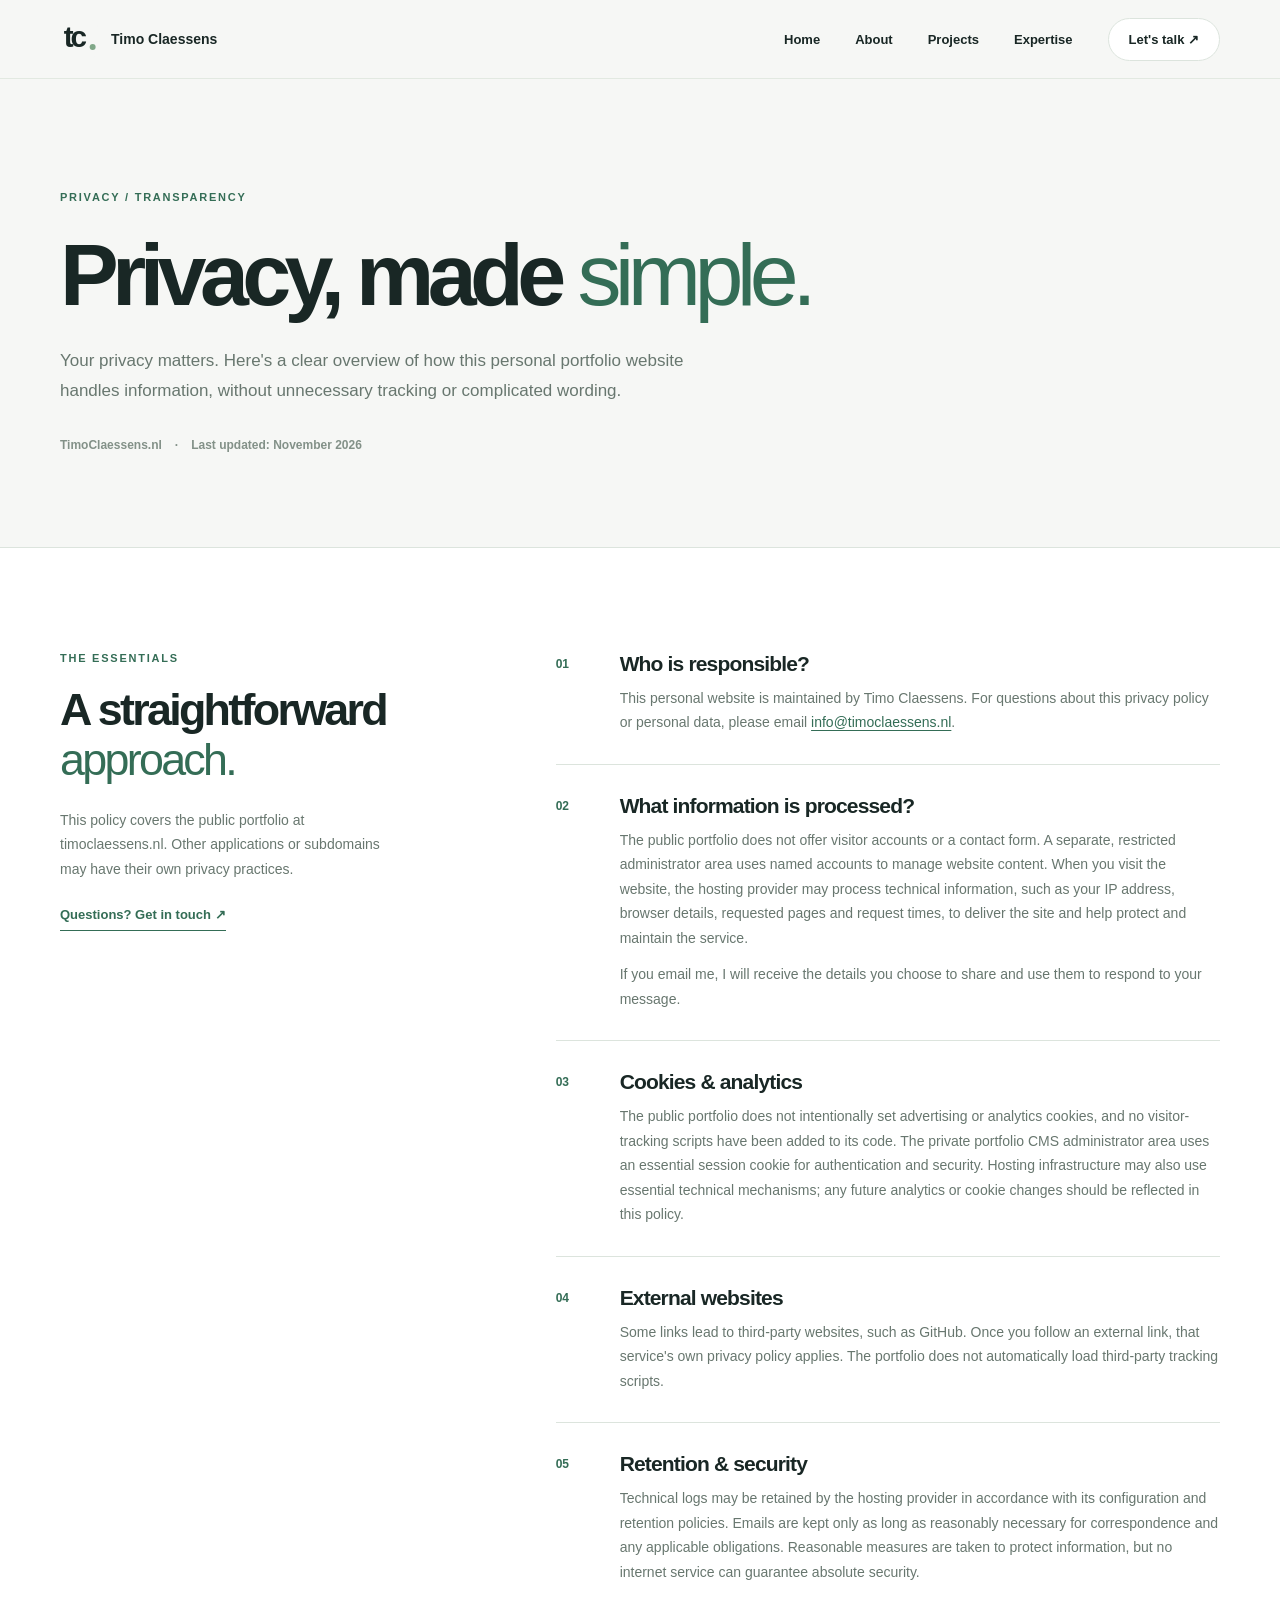
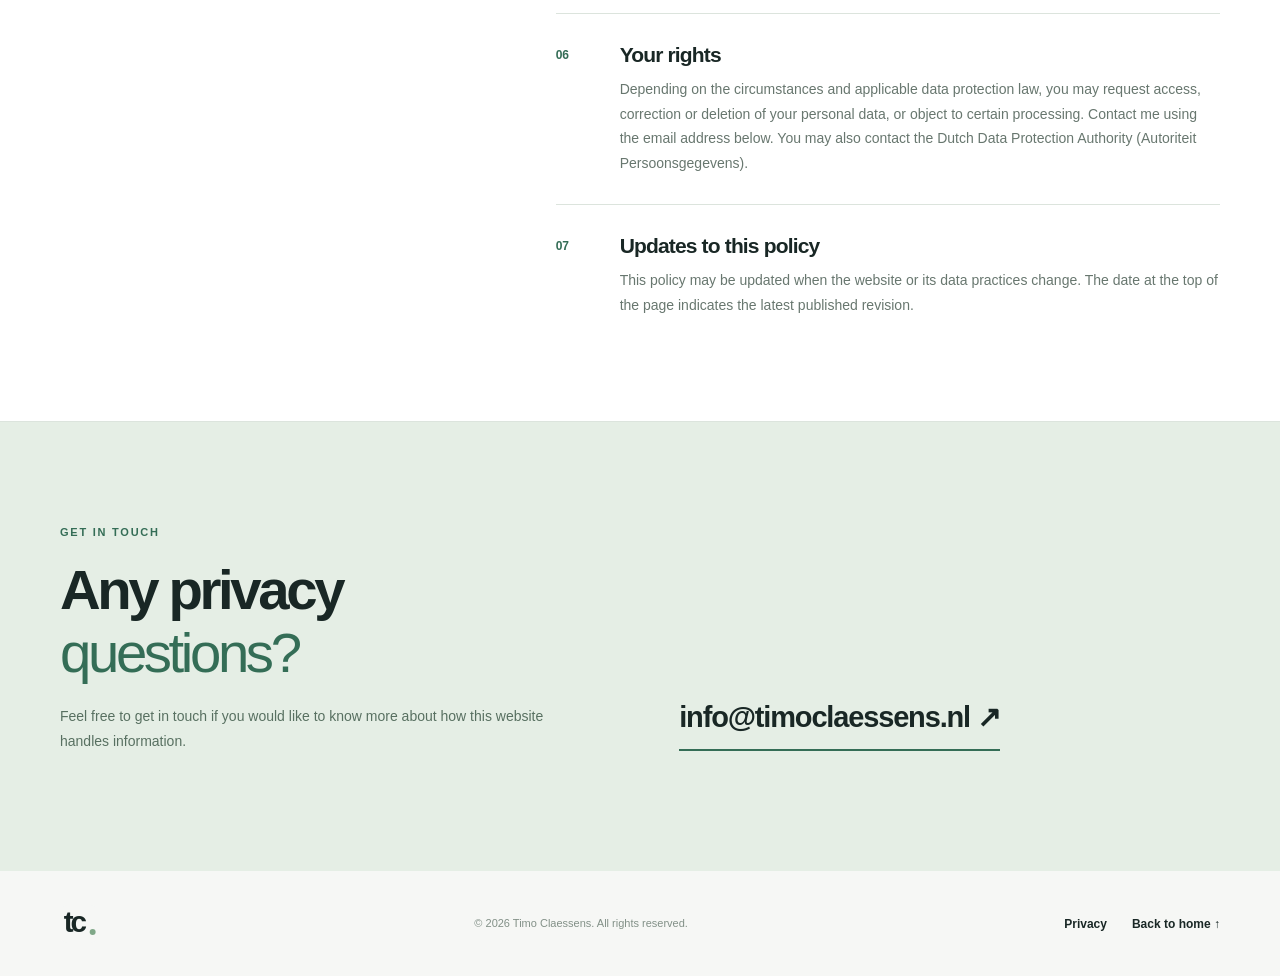
==== privacy/index.html @ 575358a1 "chore: refresh asset cache versions [skip ci]" ====
<!doctype html>
<html lang="en">
<head>
<meta charset="utf-8"><meta name="viewport" content="width=device-width,initial-scale=1">
<meta name="theme-color" content="#f6f7f5">
<meta name="description" content="Learn how TimoClaessens.nl handles privacy, technical data, cookies and external links.">
<title>Privacy Policy — Timo Claessens</title>
<link rel="icon" type="image/svg+xml" href="/assets/icons/favicon.svg?v=f4139c4">
<link rel="manifest" href="/site.webmanifest">
<link rel="apple-touch-icon" sizes="180x180" href="/assets/icons/apple-touch-icon.png?v=ed1fe7e">
<link rel="stylesheet" href="/assets/css/style.css?v=77e1e34">
<link rel="stylesheet" href="/privacy/privacy.css?v=9928027">
<script defer src="/assets/js/main.js?v=13c9669"></script>
</head>
<body>
<a class="skip-link" href="#main">Skip to content</a>
<header class="site-header"><div class="container navigation">
<a href="/" class="brand" aria-label="Timo Claessens homepage"><img class="monogram" src="/assets/icons/favicon.svg?v=f4139c4" alt="tc. logo" width="38" height="38"><span>Timo Claessens</span></a>
<button class="menu-button" type="button" aria-controls="nav" aria-expanded="false" aria-label="Open navigation"><span></span><span></span></button>
<nav id="nav" class="nav-links" aria-label="Main navigation">
<a href="/">Home</a><a href="/#about">About</a><a href="/#projects">Projects</a><a href="/#expertise">Expertise</a><a class="nav-cta" href="mailto:info@timoclaessens.nl">Let's talk ↗</a>
</nav></div></header>
<main id="main">
<section class="privacy-intro section"><div class="container">
<div class="kicker">PRIVACY / TRANSPARENCY</div>
<h1>Privacy, made <em>simple.</em></h1>
<p class="privacy-lead">Your privacy matters. Here's a clear overview of how this personal portfolio website handles information, without unnecessary tracking or complicated wording.</p>
<div class="privacy-meta">TimoClaessens.nl <span aria-hidden="true">·</span> Last updated: November 2026</div>
</div></section>
<section class="privacy-content section"><div class="container privacy-layout">
<aside class="privacy-aside"><div class="kicker">THE ESSENTIALS</div><h2>A straightforward <em>approach.</em></h2><p>This policy covers the public portfolio at timoclaessens.nl. Other applications or subdomains may have their own privacy practices.</p><a href="mailto:info@timoclaessens.nl" class="privacy-aside-link">Questions? Get in touch ↗</a></aside>
<div class="privacy-articles">
<!-- EDIT: Update the statements below if you introduce analytics, forms, embeds, cookies or new hosting services. -->
<article class="privacy-item"><span class="privacy-number">01</span><div><h3>Who is responsible?</h3><p>This personal website is maintained by Timo Claessens. For questions about this privacy policy or personal data, please email <a href="mailto:info@timoclaessens.nl">info@timoclaessens.nl</a>.</p></div></article>
<article class="privacy-item"><span class="privacy-number">02</span><div><h3>What information is processed?</h3><p>The public portfolio does not offer visitor accounts or a contact form. A separate, restricted administrator area uses named accounts to manage website content. When you visit the website, the hosting provider may process technical information, such as your IP address, browser details, requested pages and request times, to deliver the site and help protect and maintain the service.</p><p>If you email me, I will receive the details you choose to share and use them to respond to your message.</p></div></article>
<article class="privacy-item"><span class="privacy-number">03</span><div><h3>Cookies & analytics</h3><p>The public portfolio does not intentionally set advertising or analytics cookies, and no visitor-tracking scripts have been added to its code. The private portfolio CMS administrator area uses an essential session cookie for authentication and security. Hosting infrastructure may also use essential technical mechanisms; any future analytics or cookie changes should be reflected in this policy.</p></div></article>
<article class="privacy-item"><span class="privacy-number">04</span><div><h3>External websites</h3><p>Some links lead to third-party websites, such as GitHub. Once you follow an external link, that service's own privacy policy applies. The portfolio does not automatically load third-party tracking scripts.</p></div></article>
<article class="privacy-item"><span class="privacy-number">05</span><div><h3>Retention & security</h3><p>Technical logs may be retained by the hosting provider in accordance with its configuration and retention policies. Emails are kept only as long as reasonably necessary for correspondence and any applicable obligations. Reasonable measures are taken to protect information, but no internet service can guarantee absolute security.</p></div></article>
<article class="privacy-item"><span class="privacy-number">06</span><div><h3>Your rights</h3><p>Depending on the circumstances and applicable data protection law, you may request access, correction or deletion of your personal data, or object to certain processing. Contact me using the email address below. You may also contact the Dutch Data Protection Authority (Autoriteit Persoonsgegevens).</p></div></article>
<article class="privacy-item"><span class="privacy-number">07</span><div><h3>Updates to this policy</h3><p>This policy may be updated when the website or its data practices change. The date at the top of the page indicates the latest published revision.</p></div></article>
</div></div></section>
<section class="privacy-contact section"><div class="container two-columns"><div><div class="kicker">GET IN TOUCH</div><h2>Any privacy <em>questions?</em></h2><p>Feel free to get in touch if you would like to know more about how this website handles information.</p></div><div class="contact-right"><a class="email-link" href="mailto:info@timoclaessens.nl">info@timoclaessens.nl ↗</a></div></div></section>
</main>
<footer><div class="container footer-content"><a href="/" class="footer-logo" aria-label="Back to homepage"><img class="monogram" src="/assets/icons/favicon.svg?v=f4139c4" alt="tc. logo" width="38" height="38"></a><p>© <span id="year">2026</span> Timo Claessens. All rights reserved.</p><div><a href="/privacy/" aria-current="page">Privacy</a><a href="/">Back to home ↑</a></div></div></footer>
</body></html>
---- assets/css/style.css ----
/* Edit these variables to change the overall design. */
:root{--bg:#f6f7f5;--paper:#fff;--text:#192725;--muted:#68776f;--green:#346d56;--dark:#17382d;--border:#dce4dd;--width:1160px;--font:Inter,ui-sans-serif,-apple-system,BlinkMacSystemFont,"Segoe UI",sans-serif}
*{box-sizing:border-box}html{scroll-behavior:smooth;scroll-padding-top:85px}body{margin:0;background:var(--bg);color:var(--text);font-family:var(--font);-webkit-font-smoothing:antialiased}a{text-decoration:none;color:inherit}button{font:inherit}p{line-height:1.75}h1,h2,h3,p{margin-top:0}::selection{background:#c3e1cb}.container{width:min(calc(100% - 64px),var(--width));margin:auto}.section{padding:104px 0}.skip-link{position:absolute;top:-100px;left:15px;background:var(--dark);color:#fff;padding:12px;z-index:99}.skip-link:focus{top:10px}.site-header{position:sticky;top:0;z-index:30;background:#f6f7f5ed;backdrop-filter:blur(18px);border-bottom:1px solid #e2e9e1}.navigation{height:78px;display:flex;justify-content:space-between;align-items:center}.brand{display:flex;align-items:center;gap:13px;font-weight:700;font-size:14px}.monogram{display:block;width:38px;height:38px;object-fit:contain;flex-shrink:0}.footer-logo{display:inline-flex;align-items:center}.nav-links{display:flex;align-items:center;gap:35px;font-size:13px;font-weight:650}.nav-links a:hover{color:var(--green)}.nav-cta{border:1px solid var(--border);background:#fff;padding:13px 20px;border-radius:40px}.menu-button{display:none}
.hero{padding-top:95px;padding-bottom:115px;overflow:hidden}.hero-layout{display:grid;grid-template-columns:1.08fr .92fr;gap:42px;align-items:center;min-height:470px}.eyebrow,.kicker{font-size:11px;font-weight:800;letter-spacing:.16em;color:var(--green)}.eyebrow{display:flex;align-items:center;gap:12px}.status-dot{width:8px;height:8px;background:#69a67d;border-radius:50%;box-shadow:0 0 0 5px #cce5d2}.hero h1{font-size:clamp(50px,5.8vw,82px);line-height:1.08;letter-spacing:-.075em;margin:28px 0}.hero h1 span,h2 em{color:var(--green);font-style:normal;font-weight:500}.intro{max-width:540px;font-size:16px;color:var(--muted);margin-bottom:30px}.buttons{display:flex;flex-wrap:wrap;gap:12px}.btn{padding:16px 21px;border-radius:10px;font-size:13px;font-weight:700;transition:transform .2s}.btn:hover{transform:translateY(-3px)}.btn-primary{background:var(--dark);color:#fff}.btn-secondary{background:#fff;border:1px solid var(--border)}.hero-footnote{font-size:12px;color:#8a9990;margin-top:42px}
.hero-visual{height:465px;position:relative;display:grid;place-items:center;isolation:isolate;border-radius:40px;background:radial-gradient(ellipse,#c9e0d0,#e7f0e8 60%,transparent 76%)}.orbit{position:absolute;border:1px solid #77a58a55;border-radius:50%;transform:rotate(-29deg)}.orbit-one{width:360px;height:210px}.orbit-two{width:420px;height:260px;transform:rotate(54deg)}.visual-core{z-index:1;display:flex;align-items:center;justify-content:center;width:210px;height:210px;background:linear-gradient(145deg,#2d7253,#143d32);border-radius:44px;color:#fff;font-size:73px;letter-spacing:-.1em;font-weight:800;transform:rotate(-9deg);box-shadow:20px 25px 45px #1a4b3438}.visual-core span{color:#bfe4bd}.floating-card{position:absolute;z-index:3;padding:16px 19px;border-radius:13px;background:#ffffffed;border:1px solid #e1ebe2;box-shadow:0 15px 30px #17442d20;color:#356b4f;font-size:13px;font-weight:750}.top-card{right:0;top:88px;transform:rotate(6deg)}.bottom-card{left:0;bottom:90px;transform:rotate(-5deg)}.bottom-card i{display:inline-block;width:9px;height:9px;background:#70b082;border-radius:50%;margin-right:10px}.visual-caption{position:absolute;bottom:20px;font-size:10px;letter-spacing:.2em;font-weight:800;color:#8aa491}
.two-columns{display:grid;grid-template-columns:1fr 1.1fr;gap:11%}h2{font-size:clamp(36px,4.4vw,58px);line-height:1.12;letter-spacing:-.06em;margin:20px 0 0}.about{background:#fff;border-block:1px solid var(--border)}.about-copy{font-size:15px;color:var(--muted)}.about-copy .lead{font-size:22px;font-weight:650;line-height:1.5;color:var(--text)}.facts{display:flex;flex-wrap:wrap;gap:32px;margin-top:34px;padding-top:25px;border-top:1px solid var(--border)}.facts div{display:grid;gap:5px}.facts strong{font-size:15px;color:var(--text)}.facts span{font-size:11px}
.projects{background:#f0f4ef}.heading-row{display:flex;justify-content:space-between;align-items:end;gap:25px;margin-bottom:38px}.underline-link{font-size:13px;font-weight:750;border-bottom:1px solid var(--text);padding-bottom:9px}.underline-link:hover{color:var(--green)}.project-grid{display:grid;grid-template-columns:repeat(2,minmax(0,1fr));gap:24px}.project-card{display:flex;flex-direction:column;overflow:hidden;background:#fff;border:1px solid #e1e8e0;border-radius:19px;transition:transform .2s,box-shadow .2s}.project-card:hover{transform:translateY(-4px);box-shadow:0 20px 30px #23452d13}.project-art{height:235px;position:relative;display:grid;place-items:center;overflow:hidden}.project-art small{position:absolute;bottom:12px;left:12px;right:12px;z-index:2;display:block;width:fit-content;max-width:calc(100% - 24px);padding:8px 11px;border-radius:7px;background:rgba(255,255,255,.94);color:#243c30;font-size:10px;line-height:1.35;letter-spacing:.12em;font-weight:800;opacity:1;box-shadow:0 2px 8px rgba(20,48,35,.09)}.art-cloud{background:radial-gradient(ellipse,#cde7d5,#d6e5d7 60%,#c6ddcd);color:#346c4e}.cloud-tiles{display:grid;grid-template-columns:repeat(2,70px);gap:25px;transform:rotate(-10deg)}.cloud-tiles span{display:grid;place-items:center;height:57px;background:#fff;border:1px solid #b9d8c4;border-radius:13px;box-shadow:9px 10px 20px #2e694e20;font-size:13px;font-weight:800}.art-signage{background:#e0dfee;color:#575478}.mini-display{width:238px;height:160px;background:#fff;border:8px solid #4c4d75;border-radius:13px;box-shadow:15px 14px 0 #c7c7df;overflow:hidden}.display-dots{font-size:10px;color:#b9b9cb;padding:8px 12px}.display-landscape{height:95px;background:linear-gradient(145deg,#e6c0a4,#b5cfd4);position:relative;overflow:hidden}.display-landscape:before{content:"";position:absolute;right:38px;top:17px;width:35px;height:35px;background:#ffdda2;border-radius:50%}.display-landscape span{position:absolute;bottom:-65px;left:-25px;width:290px;height:100px;background:#617e86;border-radius:50%}.display-lines{padding-left:12px;color:#d0d0e2;font-size:12px}.art-api{background:#dce9ef;color:#4b7185}.mini-api{width:225px;height:160px;background:#fff;border-radius:13px;box-shadow:14px 14px 0 #b9d5e0;padding:9px 17px}.code-line{height:7px;background:#b9d5e0;width:75%;border-radius:6px;margin:10px 0}.code-line.short{width:43%}.chart-bars{height:55px;display:flex;align-items:end;gap:9px}.chart-bars i{width:19px;height:40%;background:#7db2bc;border-radius:4px 4px 0 0}.chart-bars i:nth-child(2){height:60%}.chart-bars i:nth-child(3){height:48%}.chart-bars i:nth-child(4){height:82%}.chart-bars i:nth-child(5){height:65%}.chart-bars i:nth-child(6){height:95%}.art-homelab{background:#e5e7dc;color:#627263}.server-stack{background:#354e42;border:9px solid #688373;padding:13px;border-radius:16px;box-shadow:15px 14px 0 #cbd5c8}.server-stack div{background:#243e32;border:2px solid #688c75;border-radius:6px;padding:9px 17px;margin:8px 0;color:#7bc48c;font-size:13px}.server-stack span{color:#698e78;margin-left:20px}.project-body{padding:28px;display:flex;flex-direction:column;flex:1;min-height:0}.project-type{color:var(--green);font-size:10px;letter-spacing:.15em;font-weight:800;margin-bottom:15px}.project-body h3{font-size:23px;letter-spacing:-.045em;margin-bottom:10px}.project-body p{font-size:13px;color:var(--muted);min-height:48px;margin-bottom:22px}.tags{display:flex;flex-wrap:wrap;gap:7px;margin-bottom:24px}.tags span{font-size:10px;font-weight:700;background:#edf3ee;color:#5b7160;padding:7px 10px;border-radius:5px}.project-link{display:flex;justify-content:space-between;border-top:1px solid var(--border);margin-top:auto;padding-top:19px;font-size:12px;font-weight:750}.project-link span{font-size:18px}.project-link:hover{color:var(--green)}
.expertise{background:#fff}.heading-row>p{max-width:230px;font-size:13px;color:var(--muted);margin:0}.expertise-grid{display:grid;grid-template-columns:repeat(4,1fr);border-block:1px solid var(--border)}.expertise-grid article{padding:34px 22px 30px 0;min-height:240px}.expertise-grid article+article{padding-left:22px;border-left:1px solid var(--border)}.skill-icon{display:grid;place-items:center;width:50px;height:50px;background:#eaf3ec;border-radius:12px;color:var(--green);font-size:23px;font-weight:750}.expertise-grid h3{font-size:17px;letter-spacing:-.03em;margin:25px 0 10px}.expertise-grid p{font-size:12px;color:var(--muted)}
.contact{background:#e5eee5}.contact p{max-width:380px;font-size:14px;color:#587061;margin-top:22px}.contact-right{align-self:end;padding-bottom:16px}.email-link{display:inline-block;font-size:clamp(18px,2.4vw,29px);font-weight:750;letter-spacing:-.04em;border-bottom:2px solid var(--green);padding-bottom:15px;overflow-wrap:anywhere}.email-link:hover{color:var(--green)}.socials{display:flex;gap:28px;margin-top:26px;font-size:13px;font-weight:700}.socials a:hover{color:var(--green)}.footer-content{min-height:105px;display:flex;justify-content:space-between;align-items:center;gap:20px}.footer-content p{margin:0;font-size:11px;color:#829087}.footer-content>div{display:flex;gap:25px;font-size:12px;font-weight:700}
@media(max-width:900px){.hero-layout{grid-template-columns:1fr}.hero-visual{max-width:600px;width:100%;margin:auto;height:390px}.expertise-grid{grid-template-columns:repeat(2,1fr)}.expertise-grid article:nth-child(3){border-left:0;border-top:1px solid var(--border);padding-left:0}.expertise-grid article:nth-child(4){border-top:1px solid var(--border)}}
@media(max-width:650px){.container{width:calc(100% - 36px)}.section{padding:74px 0}.navigation{height:68px}.menu-button{display:flex;flex-direction:column;justify-content:center;align-items:center;gap:6px;width:43px;height:43px;border:1px solid var(--border);background:#fff;border-radius:10px}.menu-button span{width:19px;height:2px;background:var(--text)}.nav-links{display:none;position:absolute;top:68px;left:0;right:0;background:var(--bg);padding:20px;box-shadow:0 12px 20px #152e1e14;flex-direction:column;align-items:stretch;gap:22px}.nav-links.open{display:flex}.hero{padding-top:60px}.hero h1{font-size:clamp(44px,10vw,64px)}.intro{font-size:14px}.hero-visual{height:320px}.visual-core{width:145px;height:145px;border-radius:30px;font-size:50px}.orbit-one{width:275px;height:155px}.orbit-two{width:310px;height:210px}.top-card{top:45px}.bottom-card{bottom:65px}.two-columns{grid-template-columns:1fr;gap:35px}.about-copy .lead{font-size:20px}.heading-row{align-items:start;flex-direction:column;gap:15px}.project-grid{grid-template-columns:1fr;gap:18px}.project-art{height:215px}.expertise-grid{grid-template-columns:1fr}.expertise-grid article,.expertise-grid article+article{border-left:0;border-top:1px solid var(--border);padding:26px 0;min-height:auto}.expertise-grid article:first-child{border-top:0}.footer-content{padding:25px 0;flex-wrap:wrap}.footer-content p{order:3;width:100%}}
@media(prefers-reduced-motion:reduce){html{scroll-behavior:auto}*,*:before,*:after{transition:none!important;animation:none!important}}
---- privacy/privacy.css ----
/* Privacy-specific layout. Global colours, typography and navigation are inherited from /assets/css/style.css. */
.privacy-intro{background:#f6f7f5;padding-top:112px;padding-bottom:95px}
.privacy-intro h1{font-size:clamp(48px,7vw,88px);letter-spacing:-.075em;line-height:1.08;margin:24px 0}
.privacy-intro h1 em{font-style:normal;font-weight:500;color:var(--green)}
.privacy-lead{font-size:17px;max-width:670px;color:var(--muted);line-height:1.75}
.privacy-meta{display:flex;gap:13px;align-items:center;margin-top:32px;color:#839188;font-size:12px;font-weight:650}
.privacy-content{background:#fff;border-top:1px solid var(--border);border-bottom:1px solid var(--border)}
.privacy-layout{display:grid;grid-template-columns:.8fr 1.4fr;gap:10%}
.privacy-aside h2{font-size:clamp(32px,3.5vw,48px)}
.privacy-aside p{font-size:14px;color:var(--muted);max-width:320px;margin:24px 0}
.privacy-aside-link{font-size:13px;font-weight:750;color:var(--green);border-bottom:1px solid var(--green);padding-bottom:8px}
.privacy-item{display:grid;grid-template-columns:48px 1fr;gap:16px;padding:29px 0;border-bottom:1px solid var(--border)}
.privacy-item:first-child{padding-top:0}
.privacy-item:last-child{border-bottom:0;padding-bottom:0}
.privacy-number{font-size:12px;font-weight:800;color:var(--green);padding-top:5px}
.privacy-item h3{font-size:21px;letter-spacing:-.04em;margin-bottom:10px}
.privacy-item p{font-size:14px;color:var(--muted);margin-bottom:12px}
.privacy-item p:last-child{margin-bottom:0}
.privacy-item a{color:var(--green);text-decoration:underline;text-underline-offset:3px}
.privacy-contact{background:#e5eee5}
.privacy-contact p{font-size:14px;color:#587061;margin-top:20px}
@media(max-width:750px){.privacy-layout{grid-template-columns:1fr;gap:45px}.privacy-intro{padding-top:75px;padding-bottom:65px}.privacy-intro h1{font-size:clamp(43px,10vw,68px)}.privacy-lead{font-size:15px}}
@media(max-width:650px){.privacy-item{grid-template-columns:35px 1fr;gap:10px;padding:24px 0}.privacy-item h3{font-size:19px}.privacy-meta{flex-wrap:wrap}}
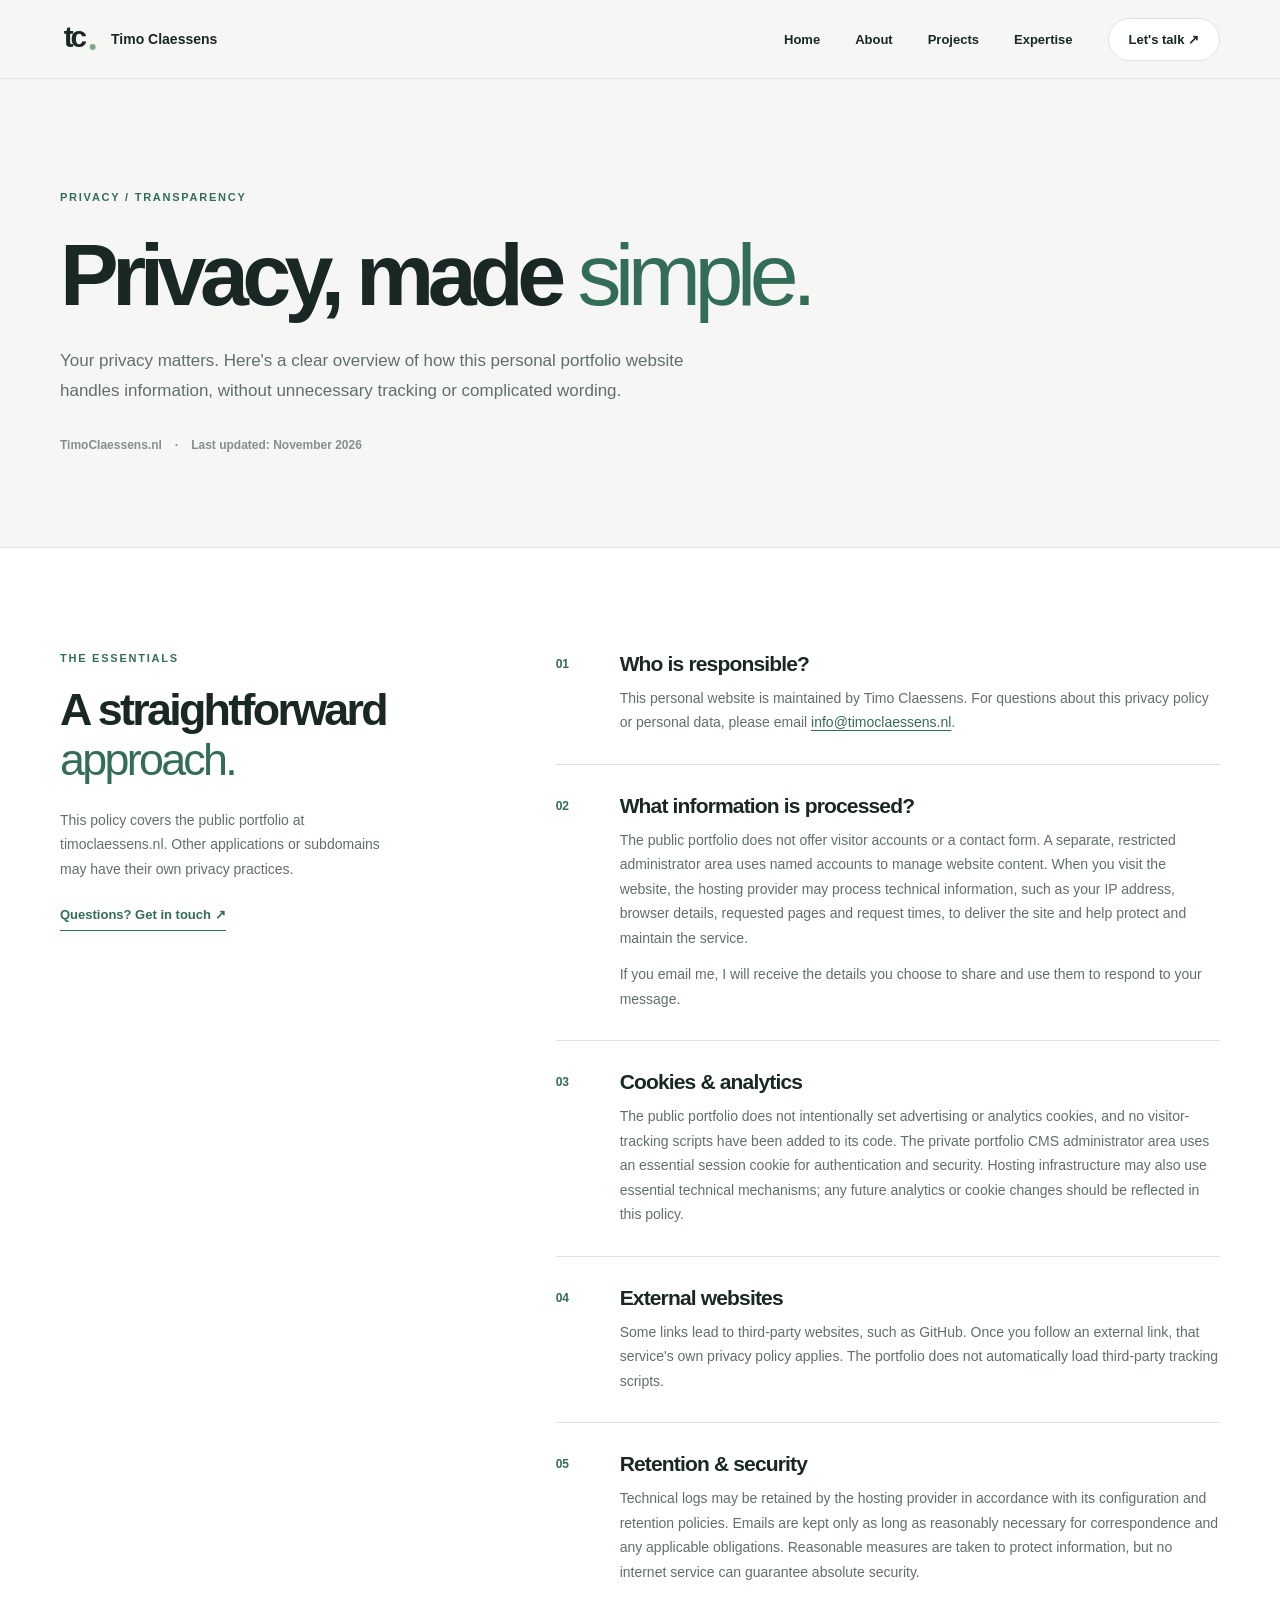
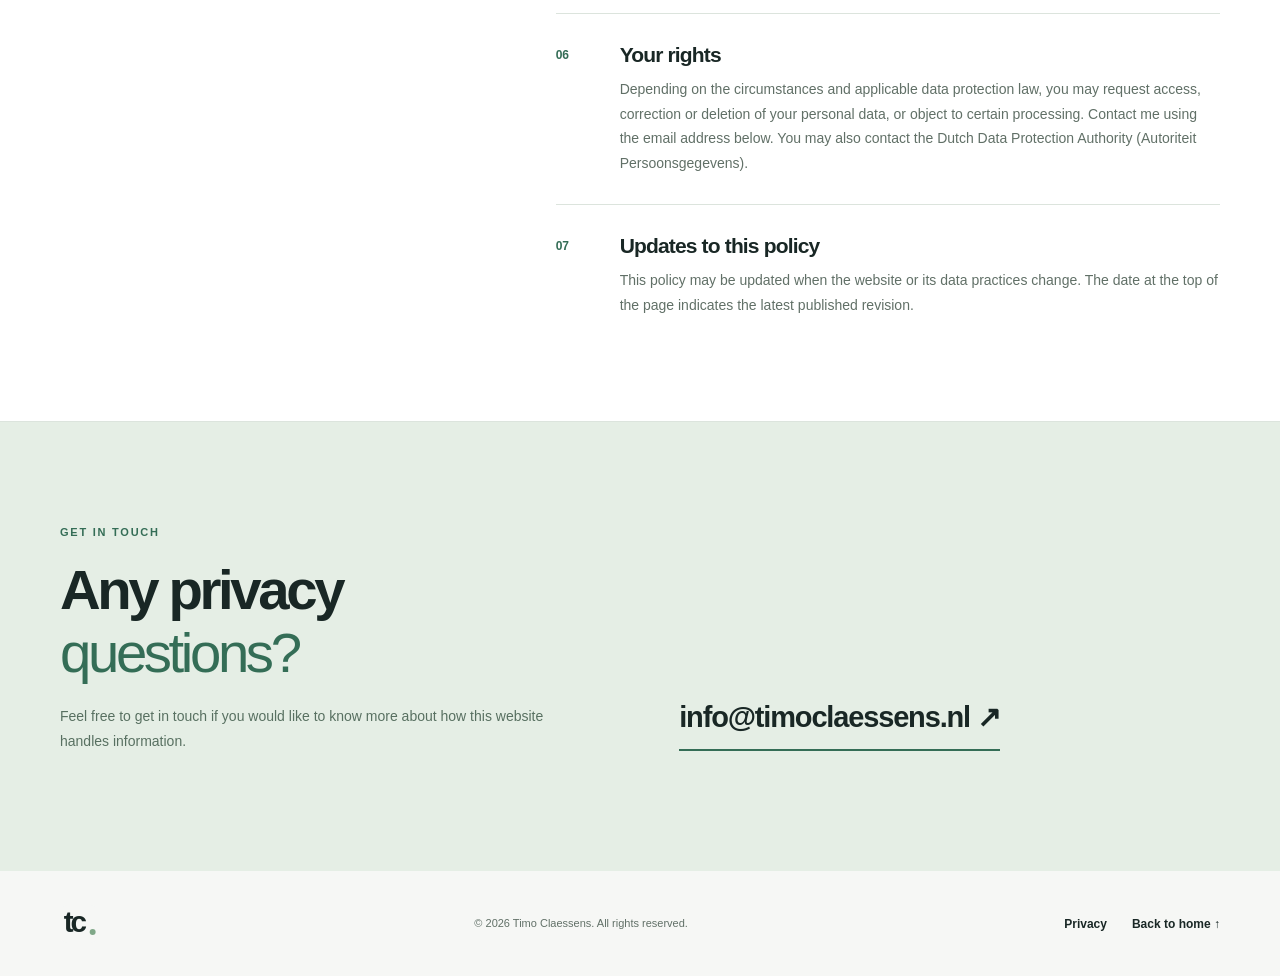
==== commit 32c87bcb: "perf: refresh stylesheet cache version after contrast fixes" ====
--- a/privacy/index.html
+++ b/privacy/index.html
@@ -4,13 +4,14 @@
 <meta charset="utf-8"><meta name="viewport" content="width=device-width,initial-scale=1">
 <meta name="theme-color" content="#f6f7f5">
 <meta name="description" content="Learn how TimoClaessens.nl handles privacy, technical data, cookies and external links.">
+<link rel="canonical" href="https://timoclaessens.nl/privacy/">
 <title>Privacy Policy — Timo Claessens</title>
 <link rel="icon" type="image/svg+xml" href="/assets/icons/favicon.svg?v=f4139c4">
 <link rel="manifest" href="/site.webmanifest">
 <link rel="apple-touch-icon" sizes="180x180" href="/assets/icons/apple-touch-icon.png?v=ed1fe7e">
-<link rel="stylesheet" href="/assets/css/style.css?v=77e1e34">
+<link rel="stylesheet" href="/assets/css/style.css?v=0b24fc7">
 <link rel="stylesheet" href="/privacy/privacy.css?v=9928027">
-<script defer src="/assets/js/main.js?v=13c9669"></script>
+<script defer src="/assets/js/main.js?v=f702725"></script>
 </head>
 <body>
 <a class="skip-link" href="#main">Skip to content</a>
--- a/assets/css/style.css
+++ b/assets/css/style.css
@@ -1,12 +1,983 @@
 /* Edit these variables to change the overall design. */
-:root{--bg:#f6f7f5;--paper:#fff;--text:#192725;--muted:#68776f;--green:#346d56;--dark:#17382d;--border:#dce4dd;--width:1160px;--font:Inter,ui-sans-serif,-apple-system,BlinkMacSystemFont,"Segoe UI",sans-serif}
-*{box-sizing:border-box}html{scroll-behavior:smooth;scroll-padding-top:85px}body{margin:0;background:var(--bg);color:var(--text);font-family:var(--font);-webkit-font-smoothing:antialiased}a{text-decoration:none;color:inherit}button{font:inherit}p{line-height:1.75}h1,h2,h3,p{margin-top:0}::selection{background:#c3e1cb}.container{width:min(calc(100% - 64px),var(--width));margin:auto}.section{padding:104px 0}.skip-link{position:absolute;top:-100px;left:15px;background:var(--dark);color:#fff;padding:12px;z-index:99}.skip-link:focus{top:10px}.site-header{position:sticky;top:0;z-index:30;background:#f6f7f5ed;backdrop-filter:blur(18px);border-bottom:1px solid #e2e9e1}.navigation{height:78px;display:flex;justify-content:space-between;align-items:center}.brand{display:flex;align-items:center;gap:13px;font-weight:700;font-size:14px}.monogram{display:block;width:38px;height:38px;object-fit:contain;flex-shrink:0}.footer-logo{display:inline-flex;align-items:center}.nav-links{display:flex;align-items:center;gap:35px;font-size:13px;font-weight:650}.nav-links a:hover{color:var(--green)}.nav-cta{border:1px solid var(--border);background:#fff;padding:13px 20px;border-radius:40px}.menu-button{display:none}
-.hero{padding-top:95px;padding-bottom:115px;overflow:hidden}.hero-layout{display:grid;grid-template-columns:1.08fr .92fr;gap:42px;align-items:center;min-height:470px}.eyebrow,.kicker{font-size:11px;font-weight:800;letter-spacing:.16em;color:var(--green)}.eyebrow{display:flex;align-items:center;gap:12px}.status-dot{width:8px;height:8px;background:#69a67d;border-radius:50%;box-shadow:0 0 0 5px #cce5d2}.hero h1{font-size:clamp(50px,5.8vw,82px);line-height:1.08;letter-spacing:-.075em;margin:28px 0}.hero h1 span,h2 em{color:var(--green);font-style:normal;font-weight:500}.intro{max-width:540px;font-size:16px;color:var(--muted);margin-bottom:30px}.buttons{display:flex;flex-wrap:wrap;gap:12px}.btn{padding:16px 21px;border-radius:10px;font-size:13px;font-weight:700;transition:transform .2s}.btn:hover{transform:translateY(-3px)}.btn-primary{background:var(--dark);color:#fff}.btn-secondary{background:#fff;border:1px solid var(--border)}.hero-footnote{font-size:12px;color:#8a9990;margin-top:42px}
-.hero-visual{height:465px;position:relative;display:grid;place-items:center;isolation:isolate;border-radius:40px;background:radial-gradient(ellipse,#c9e0d0,#e7f0e8 60%,transparent 76%)}.orbit{position:absolute;border:1px solid #77a58a55;border-radius:50%;transform:rotate(-29deg)}.orbit-one{width:360px;height:210px}.orbit-two{width:420px;height:260px;transform:rotate(54deg)}.visual-core{z-index:1;display:flex;align-items:center;justify-content:center;width:210px;height:210px;background:linear-gradient(145deg,#2d7253,#143d32);border-radius:44px;color:#fff;font-size:73px;letter-spacing:-.1em;font-weight:800;transform:rotate(-9deg);box-shadow:20px 25px 45px #1a4b3438}.visual-core span{color:#bfe4bd}.floating-card{position:absolute;z-index:3;padding:16px 19px;border-radius:13px;background:#ffffffed;border:1px solid #e1ebe2;box-shadow:0 15px 30px #17442d20;color:#356b4f;font-size:13px;font-weight:750}.top-card{right:0;top:88px;transform:rotate(6deg)}.bottom-card{left:0;bottom:90px;transform:rotate(-5deg)}.bottom-card i{display:inline-block;width:9px;height:9px;background:#70b082;border-radius:50%;margin-right:10px}.visual-caption{position:absolute;bottom:20px;font-size:10px;letter-spacing:.2em;font-weight:800;color:#8aa491}
-.two-columns{display:grid;grid-template-columns:1fr 1.1fr;gap:11%}h2{font-size:clamp(36px,4.4vw,58px);line-height:1.12;letter-spacing:-.06em;margin:20px 0 0}.about{background:#fff;border-block:1px solid var(--border)}.about-copy{font-size:15px;color:var(--muted)}.about-copy .lead{font-size:22px;font-weight:650;line-height:1.5;color:var(--text)}.facts{display:flex;flex-wrap:wrap;gap:32px;margin-top:34px;padding-top:25px;border-top:1px solid var(--border)}.facts div{display:grid;gap:5px}.facts strong{font-size:15px;color:var(--text)}.facts span{font-size:11px}
-.projects{background:#f0f4ef}.heading-row{display:flex;justify-content:space-between;align-items:end;gap:25px;margin-bottom:38px}.underline-link{font-size:13px;font-weight:750;border-bottom:1px solid var(--text);padding-bottom:9px}.underline-link:hover{color:var(--green)}.project-grid{display:grid;grid-template-columns:repeat(2,minmax(0,1fr));gap:24px}.project-card{display:flex;flex-direction:column;overflow:hidden;background:#fff;border:1px solid #e1e8e0;border-radius:19px;transition:transform .2s,box-shadow .2s}.project-card:hover{transform:translateY(-4px);box-shadow:0 20px 30px #23452d13}.project-art{height:235px;position:relative;display:grid;place-items:center;overflow:hidden}.project-art small{position:absolute;bottom:12px;left:12px;right:12px;z-index:2;display:block;width:fit-content;max-width:calc(100% - 24px);padding:8px 11px;border-radius:7px;background:rgba(255,255,255,.94);color:#243c30;font-size:10px;line-height:1.35;letter-spacing:.12em;font-weight:800;opacity:1;box-shadow:0 2px 8px rgba(20,48,35,.09)}.art-cloud{background:radial-gradient(ellipse,#cde7d5,#d6e5d7 60%,#c6ddcd);color:#346c4e}.cloud-tiles{display:grid;grid-template-columns:repeat(2,70px);gap:25px;transform:rotate(-10deg)}.cloud-tiles span{display:grid;place-items:center;height:57px;background:#fff;border:1px solid #b9d8c4;border-radius:13px;box-shadow:9px 10px 20px #2e694e20;font-size:13px;font-weight:800}.art-signage{background:#e0dfee;color:#575478}.mini-display{width:238px;height:160px;background:#fff;border:8px solid #4c4d75;border-radius:13px;box-shadow:15px 14px 0 #c7c7df;overflow:hidden}.display-dots{font-size:10px;color:#b9b9cb;padding:8px 12px}.display-landscape{height:95px;background:linear-gradient(145deg,#e6c0a4,#b5cfd4);position:relative;overflow:hidden}.display-landscape:before{content:"";position:absolute;right:38px;top:17px;width:35px;height:35px;background:#ffdda2;border-radius:50%}.display-landscape span{position:absolute;bottom:-65px;left:-25px;width:290px;height:100px;background:#617e86;border-radius:50%}.display-lines{padding-left:12px;color:#d0d0e2;font-size:12px}.art-api{background:#dce9ef;color:#4b7185}.mini-api{width:225px;height:160px;background:#fff;border-radius:13px;box-shadow:14px 14px 0 #b9d5e0;padding:9px 17px}.code-line{height:7px;background:#b9d5e0;width:75%;border-radius:6px;margin:10px 0}.code-line.short{width:43%}.chart-bars{height:55px;display:flex;align-items:end;gap:9px}.chart-bars i{width:19px;height:40%;background:#7db2bc;border-radius:4px 4px 0 0}.chart-bars i:nth-child(2){height:60%}.chart-bars i:nth-child(3){height:48%}.chart-bars i:nth-child(4){height:82%}.chart-bars i:nth-child(5){height:65%}.chart-bars i:nth-child(6){height:95%}.art-homelab{background:#e5e7dc;color:#627263}.server-stack{background:#354e42;border:9px solid #688373;padding:13px;border-radius:16px;box-shadow:15px 14px 0 #cbd5c8}.server-stack div{background:#243e32;border:2px solid #688c75;border-radius:6px;padding:9px 17px;margin:8px 0;color:#7bc48c;font-size:13px}.server-stack span{color:#698e78;margin-left:20px}.project-body{padding:28px;display:flex;flex-direction:column;flex:1;min-height:0}.project-type{color:var(--green);font-size:10px;letter-spacing:.15em;font-weight:800;margin-bottom:15px}.project-body h3{font-size:23px;letter-spacing:-.045em;margin-bottom:10px}.project-body p{font-size:13px;color:var(--muted);min-height:48px;margin-bottom:22px}.tags{display:flex;flex-wrap:wrap;gap:7px;margin-bottom:24px}.tags span{font-size:10px;font-weight:700;background:#edf3ee;color:#5b7160;padding:7px 10px;border-radius:5px}.project-link{display:flex;justify-content:space-between;border-top:1px solid var(--border);margin-top:auto;padding-top:19px;font-size:12px;font-weight:750}.project-link span{font-size:18px}.project-link:hover{color:var(--green)}
-.expertise{background:#fff}.heading-row>p{max-width:230px;font-size:13px;color:var(--muted);margin:0}.expertise-grid{display:grid;grid-template-columns:repeat(4,1fr);border-block:1px solid var(--border)}.expertise-grid article{padding:34px 22px 30px 0;min-height:240px}.expertise-grid article+article{padding-left:22px;border-left:1px solid var(--border)}.skill-icon{display:grid;place-items:center;width:50px;height:50px;background:#eaf3ec;border-radius:12px;color:var(--green);font-size:23px;font-weight:750}.expertise-grid h3{font-size:17px;letter-spacing:-.03em;margin:25px 0 10px}.expertise-grid p{font-size:12px;color:var(--muted)}
-.contact{background:#e5eee5}.contact p{max-width:380px;font-size:14px;color:#587061;margin-top:22px}.contact-right{align-self:end;padding-bottom:16px}.email-link{display:inline-block;font-size:clamp(18px,2.4vw,29px);font-weight:750;letter-spacing:-.04em;border-bottom:2px solid var(--green);padding-bottom:15px;overflow-wrap:anywhere}.email-link:hover{color:var(--green)}.socials{display:flex;gap:28px;margin-top:26px;font-size:13px;font-weight:700}.socials a:hover{color:var(--green)}.footer-content{min-height:105px;display:flex;justify-content:space-between;align-items:center;gap:20px}.footer-content p{margin:0;font-size:11px;color:#829087}.footer-content>div{display:flex;gap:25px;font-size:12px;font-weight:700}
-@media(max-width:900px){.hero-layout{grid-template-columns:1fr}.hero-visual{max-width:600px;width:100%;margin:auto;height:390px}.expertise-grid{grid-template-columns:repeat(2,1fr)}.expertise-grid article:nth-child(3){border-left:0;border-top:1px solid var(--border);padding-left:0}.expertise-grid article:nth-child(4){border-top:1px solid var(--border)}}
-@media(max-width:650px){.container{width:calc(100% - 36px)}.section{padding:74px 0}.navigation{height:68px}.menu-button{display:flex;flex-direction:column;justify-content:center;align-items:center;gap:6px;width:43px;height:43px;border:1px solid var(--border);background:#fff;border-radius:10px}.menu-button span{width:19px;height:2px;background:var(--text)}.nav-links{display:none;position:absolute;top:68px;left:0;right:0;background:var(--bg);padding:20px;box-shadow:0 12px 20px #152e1e14;flex-direction:column;align-items:stretch;gap:22px}.nav-links.open{display:flex}.hero{padding-top:60px}.hero h1{font-size:clamp(44px,10vw,64px)}.intro{font-size:14px}.hero-visual{height:320px}.visual-core{width:145px;height:145px;border-radius:30px;font-size:50px}.orbit-one{width:275px;height:155px}.orbit-two{width:310px;height:210px}.top-card{top:45px}.bottom-card{bottom:65px}.two-columns{grid-template-columns:1fr;gap:35px}.about-copy .lead{font-size:20px}.heading-row{align-items:start;flex-direction:column;gap:15px}.project-grid{grid-template-columns:1fr;gap:18px}.project-art{height:215px}.expertise-grid{grid-template-columns:1fr}.expertise-grid article,.expertise-grid article+article{border-left:0;border-top:1px solid var(--border);padding:26px 0;min-height:auto}.expertise-grid article:first-child{border-top:0}.footer-content{padding:25px 0;flex-wrap:wrap}.footer-content p{order:3;width:100%}}
-@media(prefers-reduced-motion:reduce){html{scroll-behavior:auto}*,*:before,*:after{transition:none!important;animation:none!important}}+:root {
+  --bg:#f6f7f5;
+  --paper:#fff;
+  --text:#192725;
+  --muted:#617067;
+  --green:#346d56;
+  --dark:#17382d;
+  --border:#dce4dd;
+  --width:1160px;
+  --font:Inter,ui-sans-serif,-apple-system,BlinkMacSystemFont,"Segoe UI",sans-serif
+}
+
+* {
+  box-sizing:border-box
+}
+
+html {
+  scroll-behavior:smooth;
+  scroll-padding-top:85px
+}
+
+body {
+  margin:0;
+  background:var(--bg);
+  color:var(--text);
+  font-family:var(--font);
+  -webkit-font-smoothing:antialiased
+}
+
+a {
+  text-decoration:none;
+  color:inherit
+}
+
+button {
+  font:inherit
+}
+
+p {
+  line-height:1.75
+}
+
+h1,h2,h3,p {
+  margin-top:0
+}
+
+::selection {
+  background:#c3e1cb
+}
+
+.container {
+  width:min(calc(100% - 64px),var(--width));
+  margin:auto
+}
+
+.section {
+  padding:104px 0
+}
+
+.skip-link {
+  position:absolute;
+  top:-100px;
+  left:15px;
+  background:var(--dark);
+  color:#fff;
+  padding:12px;
+  z-index:99
+}
+
+.skip-link:focus {
+  top:10px
+}
+
+.site-header {
+  position:sticky;
+  top:0;
+  z-index:30;
+  background:#f6f7f5ed;
+  backdrop-filter:blur(18px);
+  border-bottom:1px solid #e2e9e1
+}
+
+.navigation {
+  height:78px;
+  display:flex;
+  justify-content:space-between;
+  align-items:center
+}
+
+.brand {
+  display:flex;
+  align-items:center;
+  gap:13px;
+  font-weight:700;
+  font-size:14px
+}
+
+.monogram {
+  display:block;
+  width:38px;
+  height:38px;
+  object-fit:contain;
+  flex-shrink:0
+}
+
+.footer-logo {
+  display:inline-flex;
+  align-items:center
+}
+
+.nav-links {
+  display:flex;
+  align-items:center;
+  gap:35px;
+  font-size:13px;
+  font-weight:650
+}
+
+.nav-links a:hover {
+  color:var(--green)
+}
+
+.nav-cta {
+  border:1px solid var(--border);
+  background:#fff;
+  padding:13px 20px;
+  border-radius:40px
+}
+
+.menu-button {
+  display:none
+}
+
+.hero {
+  padding-top:95px;
+  padding-bottom:115px;
+  overflow:hidden
+}
+
+.hero-layout {
+  display:grid;
+  grid-template-columns:1.08fr .92fr;
+  gap:42px;
+  align-items:center;
+  min-height:470px
+}
+
+.eyebrow,.kicker {
+  font-size:11px;
+  font-weight:800;
+  letter-spacing:.16em;
+  color:var(--green)
+}
+
+.eyebrow {
+  display:flex;
+  align-items:center;
+  gap:12px
+}
+
+.status-dot {
+  width:8px;
+  height:8px;
+  background:#69a67d;
+  border-radius:50%;
+  box-shadow:0 0 0 5px #cce5d2
+}
+
+.hero h1 {
+  font-size:clamp(50px,5.8vw,82px);
+  line-height:1.08;
+  letter-spacing:-.075em;
+  margin:28px 0
+}
+
+.hero h1 span,h2 em {
+  color:var(--green);
+  font-style:normal;
+  font-weight:500
+}
+
+.intro {
+  max-width:540px;
+  font-size:16px;
+  color:var(--muted);
+  margin-bottom:30px
+}
+
+.buttons {
+  display:flex;
+  flex-wrap:wrap;
+  gap:12px
+}
+
+.btn {
+  padding:16px 21px;
+  border-radius:10px;
+  font-size:13px;
+  font-weight:700;
+  transition:transform .2s
+}
+
+.btn:hover {
+  transform:translateY(-3px)
+}
+
+.btn-primary {
+  background:var(--dark);
+  color:#fff
+}
+
+.btn-secondary {
+  background:#fff;
+  border:1px solid var(--border)
+}
+
+.hero-footnote {
+  font-size:12px;
+  color:#617067;
+  margin-top:42px
+}
+
+.hero-visual {
+  height:465px;
+  position:relative;
+  display:grid;
+  place-items:center;
+  isolation:isolate;
+  border-radius:40px;
+  background:radial-gradient(ellipse,#c9e0d0,#e7f0e8 60%,transparent 76%)
+}
+
+.orbit {
+  position:absolute;
+  border:1px solid #77a58a55;
+  border-radius:50%;
+  transform:rotate(-29deg)
+}
+
+.orbit-one {
+  width:360px;
+  height:210px
+}
+
+.orbit-two {
+  width:420px;
+  height:260px;
+  transform:rotate(54deg)
+}
+
+.visual-core {
+  z-index:1;
+  display:flex;
+  align-items:center;
+  justify-content:center;
+  width:210px;
+  height:210px;
+  background:linear-gradient(145deg,#2d7253,#143d32);
+  border-radius:44px;
+  color:#fff;
+  font-size:73px;
+  letter-spacing:-.1em;
+  font-weight:800;
+  transform:rotate(-9deg);
+  box-shadow:20px 25px 45px #1a4b3438
+}
+
+.visual-core span {
+  color:#bfe4bd
+}
+
+.floating-card {
+  position:absolute;
+  z-index:3;
+  padding:16px 19px;
+  border-radius:13px;
+  background:#ffffffed;
+  border:1px solid #e1ebe2;
+  box-shadow:0 15px 30px #17442d20;
+  color:#356b4f;
+  font-size:13px;
+  font-weight:750
+}
+
+.top-card {
+  right:0;
+  top:88px;
+  transform:rotate(6deg)
+}
+
+.bottom-card {
+  left:0;
+  bottom:90px;
+  transform:rotate(-5deg)
+}
+
+.bottom-card i {
+  display:inline-block;
+  width:9px;
+  height:9px;
+  background:#70b082;
+  border-radius:50%;
+  margin-right:10px
+}
+
+.visual-caption {
+  position:absolute;
+  bottom:20px;
+  font-size:10px;
+  letter-spacing:.2em;
+  font-weight:800;
+  color:#8aa491
+}
+
+.two-columns {
+  display:grid;
+  grid-template-columns:1fr 1.1fr;
+  gap:11%
+}
+
+h2 {
+  font-size:clamp(36px,4.4vw,58px);
+  line-height:1.12;
+  letter-spacing:-.06em;
+  margin:20px 0 0
+}
+
+.about {
+  background:#fff;
+  border-block:1px solid var(--border)
+}
+
+.about-copy {
+  font-size:15px;
+  color:var(--muted)
+}
+
+.about-copy .lead {
+  font-size:22px;
+  font-weight:650;
+  line-height:1.5;
+  color:var(--text)
+}
+
+.facts {
+  display:flex;
+  flex-wrap:wrap;
+  gap:32px;
+  margin-top:34px;
+  padding-top:25px;
+  border-top:1px solid var(--border)
+}
+
+.facts div {
+  display:grid;
+  gap:5px
+}
+
+.facts strong {
+  font-size:15px;
+  color:var(--text)
+}
+
+.facts span {
+  font-size:11px
+}
+
+.projects {
+  background:#f0f4ef
+}
+
+.heading-row {
+  display:flex;
+  justify-content:space-between;
+  align-items:end;
+  gap:25px;
+  margin-bottom:38px
+}
+
+.underline-link {
+  font-size:13px;
+  font-weight:750;
+  border-bottom:1px solid var(--text);
+  padding-bottom:9px
+}
+
+.underline-link:hover {
+  color:var(--green)
+}
+
+.project-grid {
+  display:grid;
+  grid-template-columns:repeat(2,minmax(0,1fr));
+  gap:24px
+}
+
+.project-card {
+  display:flex;
+  flex-direction:column;
+  overflow:hidden;
+  background:#fff;
+  border:1px solid #e1e8e0;
+  border-radius:19px;
+  transition:transform .2s,box-shadow .2s
+}
+
+.project-card:hover {
+  transform:translateY(-4px);
+  box-shadow:0 20px 30px #23452d13
+}
+
+.project-art {
+  height:235px;
+  position:relative;
+  display:grid;
+  place-items:center;
+  overflow:hidden
+}
+
+.project-art small {
+  position:absolute;
+  bottom:12px;
+  left:12px;
+  right:12px;
+  z-index:2;
+  display:block;
+  width:fit-content;
+  max-width:calc(100% - 24px);
+  padding:8px 11px;
+  border-radius:7px;
+  background:rgba(255,255,255,.94);
+  color:#243c30;
+  font-size:10px;
+  line-height:1.35;
+  letter-spacing:.12em;
+  font-weight:800;
+  opacity:1;
+  box-shadow:0 2px 8px rgba(20,48,35,.09)
+}
+
+.art-cloud {
+  background:radial-gradient(ellipse,#cde7d5,#d6e5d7 60%,#c6ddcd);
+  color:#346c4e
+}
+
+.cloud-tiles {
+  display:grid;
+  grid-template-columns:repeat(2,70px);
+  gap:25px;
+  transform:rotate(-10deg)
+}
+
+.cloud-tiles span {
+  display:grid;
+  place-items:center;
+  height:57px;
+  background:#fff;
+  border:1px solid #b9d8c4;
+  border-radius:13px;
+  box-shadow:9px 10px 20px #2e694e20;
+  font-size:13px;
+  font-weight:800
+}
+
+.art-signage {
+  background:#e0dfee;
+  color:#575478
+}
+
+.mini-display {
+  width:238px;
+  height:160px;
+  background:#fff;
+  border:8px solid #4c4d75;
+  border-radius:13px;
+  box-shadow:15px 14px 0 #c7c7df;
+  overflow:hidden
+}
+
+.display-dots {
+  font-size:10px;
+  color:#b9b9cb;
+  padding:8px 12px
+}
+
+.display-landscape {
+  height:95px;
+  background:linear-gradient(145deg,#e6c0a4,#b5cfd4);
+  position:relative;
+  overflow:hidden
+}
+
+.display-landscape:before {
+  content:"";
+  position:absolute;
+  right:38px;
+  top:17px;
+  width:35px;
+  height:35px;
+  background:#ffdda2;
+  border-radius:50%
+}
+
+.display-landscape span {
+  position:absolute;
+  bottom:-65px;
+  left:-25px;
+  width:290px;
+  height:100px;
+  background:#617e86;
+  border-radius:50%
+}
+
+.display-lines {
+  padding-left:12px;
+  color:#d0d0e2;
+  font-size:12px
+}
+
+.art-api {
+  background:#dce9ef;
+  color:#4b7185
+}
+
+.mini-api {
+  width:225px;
+  height:160px;
+  background:#fff;
+  border-radius:13px;
+  box-shadow:14px 14px 0 #b9d5e0;
+  padding:9px 17px
+}
+
+.code-line {
+  height:7px;
+  background:#b9d5e0;
+  width:75%;
+  border-radius:6px;
+  margin:10px 0
+}
+
+.code-line.short {
+  width:43%
+}
+
+.chart-bars {
+  height:55px;
+  display:flex;
+  align-items:end;
+  gap:9px
+}
+
+.chart-bars i {
+  width:19px;
+  height:40%;
+  background:#7db2bc;
+  border-radius:4px 4px 0 0
+}
+
+.chart-bars i:nth-child(2) {
+  height:60%
+}
+
+.chart-bars i:nth-child(3) {
+  height:48%
+}
+
+.chart-bars i:nth-child(4) {
+  height:82%
+}
+
+.chart-bars i:nth-child(5) {
+  height:65%
+}
+
+.chart-bars i:nth-child(6) {
+  height:95%
+}
+
+.art-homelab {
+  background:#e5e7dc;
+  color:#627263
+}
+
+.server-stack {
+  background:#354e42;
+  border:9px solid #688373;
+  padding:13px;
+  border-radius:16px;
+  box-shadow:15px 14px 0 #cbd5c8
+}
+
+.server-stack div {
+  background:#243e32;
+  border:2px solid #688c75;
+  border-radius:6px;
+  padding:9px 17px;
+  margin:8px 0;
+  color:#7bc48c;
+  font-size:13px
+}
+
+.server-stack span {
+  color:#698e78;
+  margin-left:20px
+}
+
+.project-body {
+  padding:28px;
+  display:flex;
+  flex-direction:column;
+  flex:1;
+  min-height:0
+}
+
+.project-type {
+  color:var(--green);
+  font-size:10px;
+  letter-spacing:.15em;
+  font-weight:800;
+  margin-bottom:15px
+}
+
+.project-body h3 {
+  font-size:23px;
+  letter-spacing:-.045em;
+  margin-bottom:10px
+}
+
+.project-body p {
+  font-size:13px;
+  color:var(--muted);
+  min-height:48px;
+  margin-bottom:22px
+}
+
+.tags {
+  display:flex;
+  flex-wrap:wrap;
+  gap:7px;
+  margin-bottom:24px
+}
+
+.tags span {
+  font-size:10px;
+  font-weight:700;
+  background:#edf3ee;
+  color:#5b7160;
+  padding:7px 10px;
+  border-radius:5px
+}
+
+.project-link {
+  display:flex;
+  justify-content:space-between;
+  border-top:1px solid var(--border);
+  margin-top:auto;
+  padding-top:19px;
+  font-size:12px;
+  font-weight:750
+}
+
+.project-link span {
+  font-size:18px
+}
+
+.project-link:hover {
+  color:var(--green)
+}
+
+.expertise {
+  background:#fff
+}
+
+.heading-row>p {
+  max-width:230px;
+  font-size:13px;
+  color:var(--muted);
+  margin:0
+}
+
+.expertise-grid {
+  display:grid;
+  grid-template-columns:repeat(4,1fr);
+  border-block:1px solid var(--border)
+}
+
+.expertise-grid article {
+  padding:34px 22px 30px 0;
+  min-height:240px
+}
+
+.expertise-grid article+article {
+  padding-left:22px;
+  border-left:1px solid var(--border)
+}
+
+.skill-icon {
+  display:grid;
+  place-items:center;
+  width:50px;
+  height:50px;
+  background:#eaf3ec;
+  border-radius:12px;
+  color:var(--green);
+  font-size:23px;
+  font-weight:750
+}
+
+.expertise-grid h3 {
+  font-size:17px;
+  letter-spacing:-.03em;
+  margin:25px 0 10px
+}
+
+.expertise-grid p {
+  font-size:12px;
+  color:var(--muted)
+}
+
+.contact {
+  background:#e5eee5
+}
+
+.contact p {
+  max-width:380px;
+  font-size:14px;
+  color:#587061;
+  margin-top:22px
+}
+
+.contact-right {
+  align-self:end;
+  padding-bottom:16px
+}
+
+.email-link {
+  display:inline-block;
+  font-size:clamp(18px,2.4vw,29px);
+  font-weight:750;
+  letter-spacing:-.04em;
+  border-bottom:2px solid var(--green);
+  padding-bottom:15px;
+  overflow-wrap:anywhere
+}
+
+.email-link:hover {
+  color:var(--green)
+}
+
+.socials {
+  display:flex;
+  gap:28px;
+  margin-top:26px;
+  font-size:13px;
+  font-weight:700
+}
+
+.socials a:hover {
+  color:var(--green)
+}
+
+.footer-content {
+  min-height:105px;
+  display:flex;
+  justify-content:space-between;
+  align-items:center;
+  gap:20px
+}
+
+.footer-content p {
+  margin:0;
+  font-size:11px;
+  color:#617067
+}
+
+.footer-content>div {
+  display:flex;
+  gap:25px;
+  font-size:12px;
+  font-weight:700
+}
+
+@media(max-width:900px) {
+  .hero-layout {
+    grid-template-columns:1fr
+  }
+
+  .hero-visual {
+    max-width:600px;
+    width:100%;
+    margin:auto;
+    height:390px
+  }
+
+  .expertise-grid {
+    grid-template-columns:repeat(2,1fr)
+  }
+
+  .expertise-grid article:nth-child(3) {
+    border-left:0;
+    border-top:1px solid var(--border);
+    padding-left:0
+  }
+
+  .expertise-grid article:nth-child(4) {
+    border-top:1px solid var(--border)
+  }
+
+}
+
+@media(max-width:650px) {
+  .container {
+    width:calc(100% - 36px)
+  }
+
+  .section {
+    padding:74px 0
+  }
+
+  .navigation {
+    height:68px
+  }
+
+  .menu-button {
+    display:flex;
+    flex-direction:column;
+    justify-content:center;
+    align-items:center;
+    gap:6px;
+    width:43px;
+    height:43px;
+    border:1px solid var(--border);
+    background:#fff;
+    border-radius:10px
+  }
+
+  .menu-button span {
+    width:19px;
+    height:2px;
+    background:var(--text)
+  }
+
+  .nav-links {
+    display:none;
+    position:absolute;
+    top:68px;
+    left:0;
+    right:0;
+    background:var(--bg);
+    padding:20px;
+    box-shadow:0 12px 20px #152e1e14;
+    flex-direction:column;
+    align-items:stretch;
+    gap:22px
+  }
+
+  .nav-links.open {
+    display:flex
+  }
+
+  .hero {
+    padding-top:60px
+  }
+
+  .hero h1 {
+    font-size:clamp(44px,10vw,64px)
+  }
+
+  .intro {
+    font-size:14px
+  }
+
+  .hero-visual {
+    height:320px
+  }
+
+  .visual-core {
+    width:145px;
+    height:145px;
+    border-radius:30px;
+    font-size:50px
+  }
+
+  .orbit-one {
+    width:275px;
+    height:155px
+  }
+
+  .orbit-two {
+    width:310px;
+    height:210px
+  }
+
+  .top-card {
+    top:45px
+  }
+
+  .bottom-card {
+    bottom:65px
+  }
+
+  .two-columns {
+    grid-template-columns:1fr;
+    gap:35px
+  }
+
+  .about-copy .lead {
+    font-size:20px
+  }
+
+  .heading-row {
+    align-items:start;
+    flex-direction:column;
+    gap:15px
+  }
+
+  .project-grid {
+    grid-template-columns:1fr;
+    gap:18px
+  }
+
+  .project-art {
+    height:215px
+  }
+
+  .expertise-grid {
+    grid-template-columns:1fr
+  }
+
+  .expertise-grid article,.expertise-grid article+article {
+    border-left:0;
+    border-top:1px solid var(--border);
+    padding:26px 0;
+    min-height:auto
+  }
+
+  .expertise-grid article:first-child {
+    border-top:0
+  }
+
+  .footer-content {
+    padding:25px 0;
+    flex-wrap:wrap
+  }
+
+  .footer-content p {
+    order:3;
+    width:100%
+  }
+
+}
+
+@media(prefers-reduced-motion:reduce) {
+  html {
+    scroll-behavior:auto
+  }
+
+  *,*:before,*:after {
+    transition:none!important;
+    animation:none!important
+  }
+
+}
+
+
+/* Visible keyboard focus across the portfolio and privacy pages. */
+:where(a, button):focus-visible {
+  outline:3px solid var(--green);
+  outline-offset:4px;
+}
+
+:where(.btn-primary, .visual-core):focus-visible {
+  outline-color:#fff;
+}
+
+/* Respect users who request less movement (including smooth scrolling). */
+@media (prefers-reduced-motion: reduce) {
+  html {
+    scroll-behavior:auto;
+  }
+}
